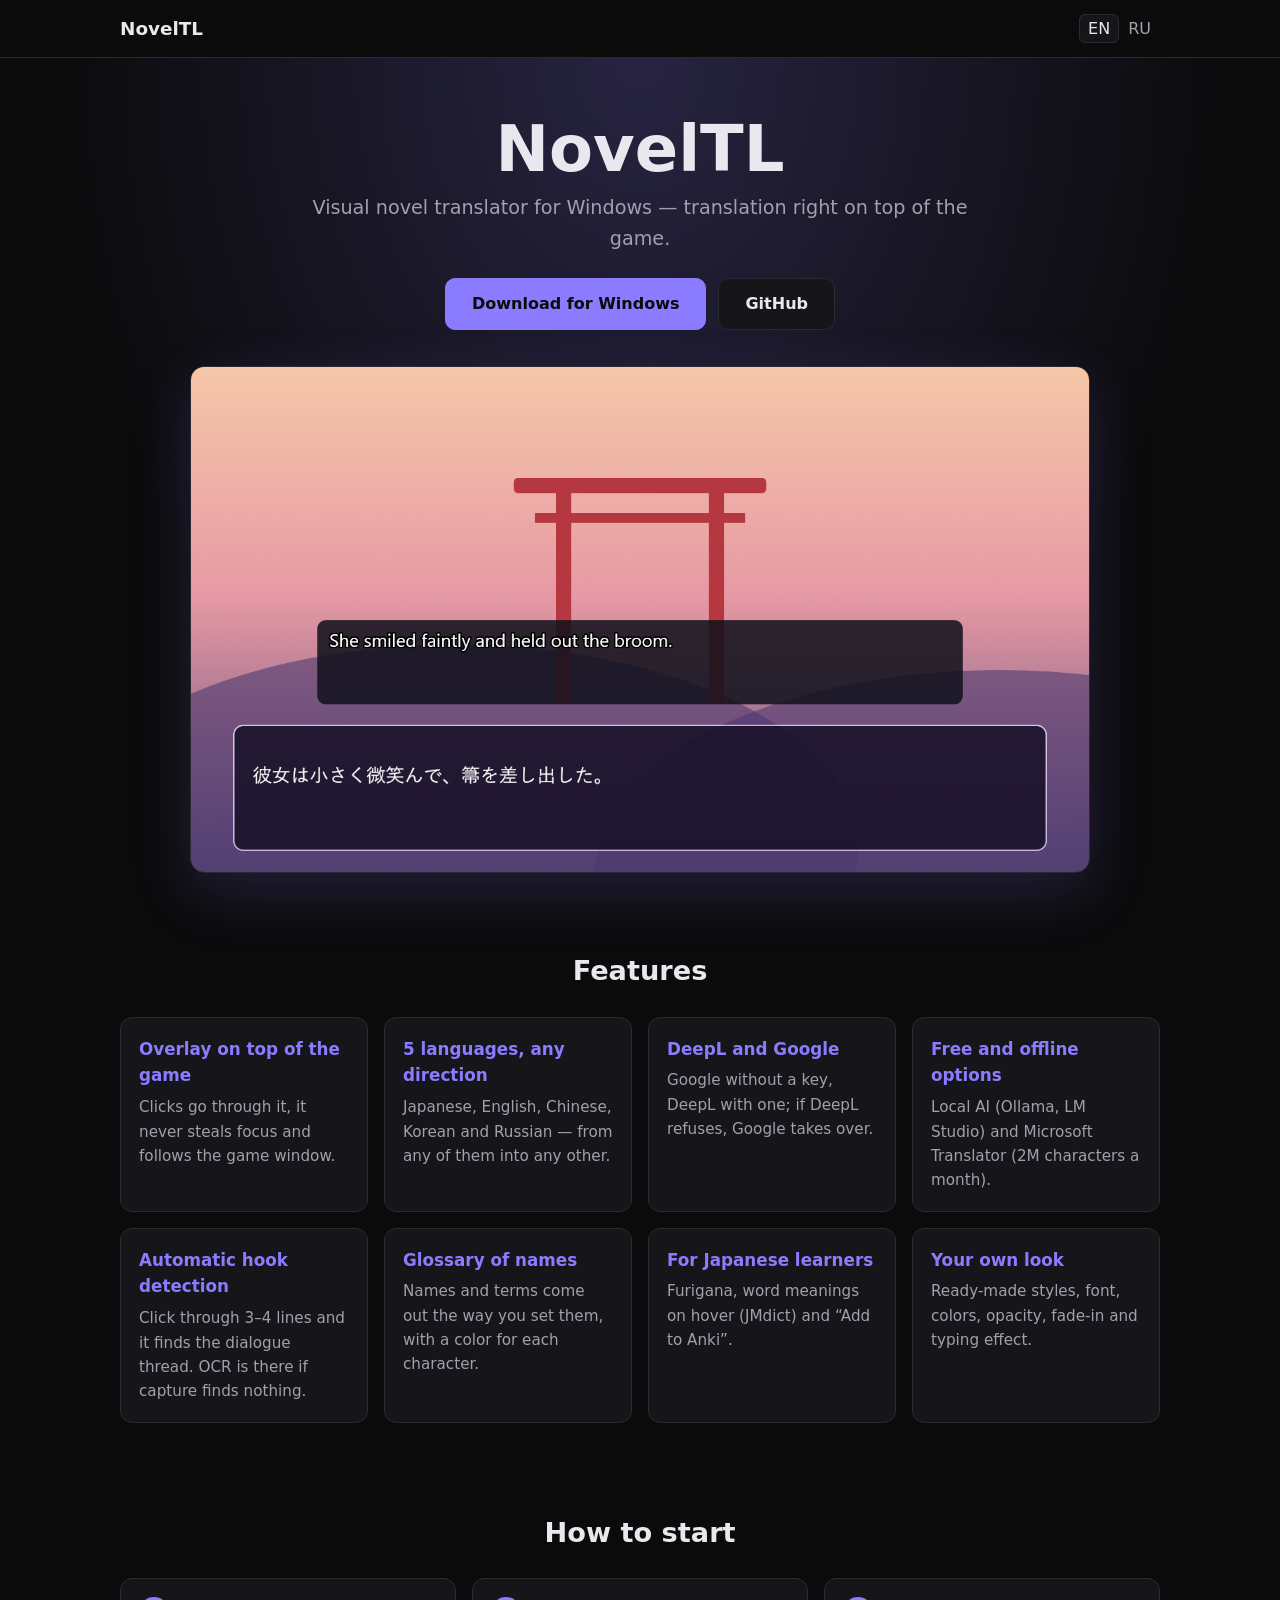
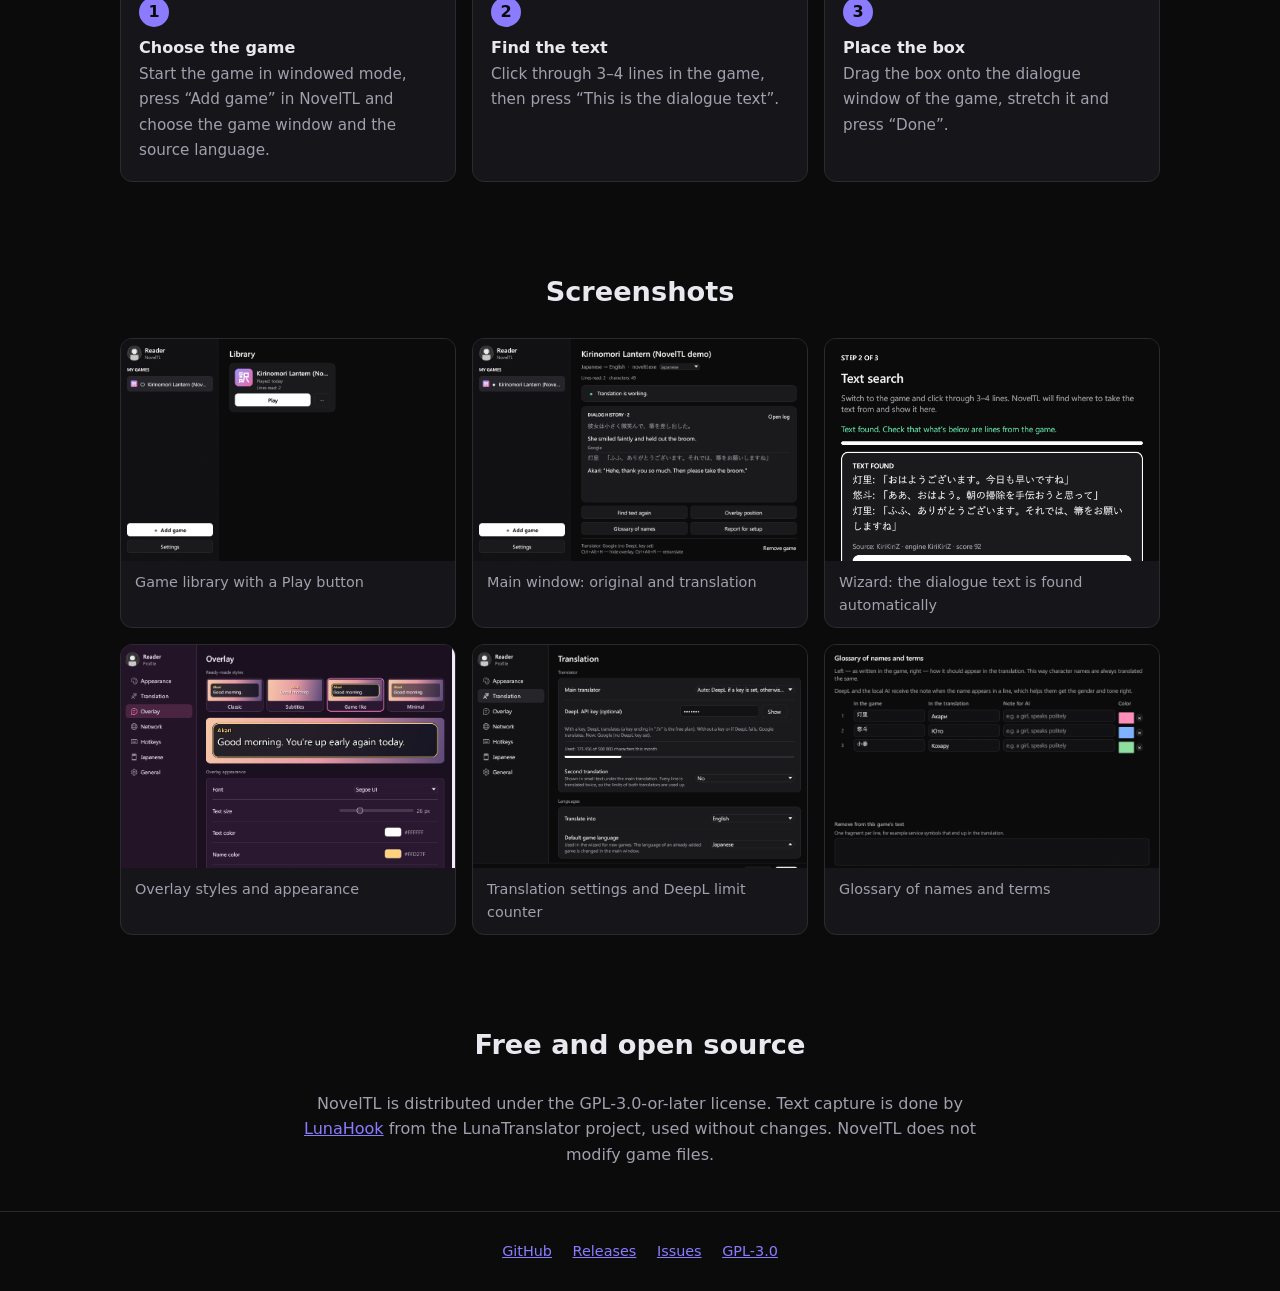
==== docs/index.html @ c3883c09 "Сайт проекта для GitHub Pages (docs/): английская и русская страницы Скриншоты, кнопка «Скачать», si" ====
<!doctype html>
<html lang="en">
<head>
<meta charset="utf-8">
<meta name="viewport" content="width=device-width,initial-scale=1">
<title>NovelTL — Visual Novel Translator with Real-Time Overlay</title>
<meta name="description" content="NovelTL is a free visual novel translator for Windows: captures text via LunaHook (Textractor-based) or OCR and shows DeepL, Google or local AI translation as an overlay.">
<link rel="canonical" href="https://kawaakar1.github.io/NovelTL/">
<link rel="alternate" hreflang="en" href="https://kawaakar1.github.io/NovelTL/">
<link rel="alternate" hreflang="ru" href="https://kawaakar1.github.io/NovelTL/ru/">
<link rel="alternate" hreflang="x-default" href="https://kawaakar1.github.io/NovelTL/">
<meta property="og:type" content="website">
<meta property="og:site_name" content="NovelTL">
<meta property="og:title" content="NovelTL — Visual Novel Translator with Real-Time Overlay">
<meta property="og:description" content="Free visual novel translator for Windows: translation right on top of the game. DeepL, Google, local AI, OCR, furigana.">
<meta property="og:url" content="https://kawaakar1.github.io/NovelTL/">
<meta property="og:image" content="https://kawaakar1.github.io/NovelTL/img/og.png">
<meta property="og:locale" content="en_US">
<meta property="og:locale:alternate" content="ru_RU">
<meta name="twitter:card" content="summary_large_image">
<meta name="twitter:title" content="NovelTL — Visual Novel Translator with Real-Time Overlay">
<meta name="twitter:description" content="Free visual novel translator for Windows: translation right on top of the game. DeepL, Google, local AI, OCR, furigana.">
<meta name="twitter:image" content="https://kawaakar1.github.io/NovelTL/img/og.png">
<link rel="stylesheet" href="style.css">
<script type="application/ld+json">
{"@context":"https://schema.org","@type":"SoftwareApplication","name":"NovelTL","operatingSystem":"Windows 10, Windows 11, Linux","applicationCategory":"UtilitiesApplication","offers":{"@type":"Offer","price":"0","priceCurrency":"USD"},"license":"https://www.gnu.org/licenses/gpl-3.0.html","downloadUrl":"https://github.com/Kawaakar1/NovelTL/releases/latest","url":"https://kawaakar1.github.io/NovelTL/","image":"https://kawaakar1.github.io/NovelTL/img/og.png","description":"Visual novel translator for Windows with a translation overlay on top of the game."}
</script>
</head>
<body>
<header><div class="w">
<a class="logo" href="./">NovelTL</a>
<nav class="lang" aria-label="Language"><a class="on" href="./" hreflang="en">EN</a><a href="ru/" hreflang="ru">RU</a></nav>
</div></header>
<main>
<div class="hero"><div class="w">
<h1>NovelTL</h1>
<p>Visual novel translator for Windows — translation right on top of the game.</p>
<div class="btns">
<a class="btn p" href="https://github.com/Kawaakar1/NovelTL/releases/latest">Download for Windows</a>
<a class="btn" href="https://github.com/Kawaakar1/NovelTL">GitHub</a>
</div>
<div class="shot"><img src="img/en/08_overlay_in_game.png" width="1280" height="720" alt="NovelTL translation box over a visual novel dialogue window"></div>
</div></div>

<section><div class="w">
<h2>Features</h2>
<div class="grid">
<div class="card"><h3>Overlay on top of the game</h3><p>Clicks go through it, it never steals focus and follows the game window.</p></div>
<div class="card"><h3>5 languages, any direction</h3><p>Japanese, English, Chinese, Korean and Russian — from any of them into any other.</p></div>
<div class="card"><h3>DeepL and Google</h3><p>Google without a key, DeepL with one; if DeepL refuses, Google takes over.</p></div>
<div class="card"><h3>Free and offline options</h3><p>Local AI (Ollama, LM Studio) and Microsoft Translator (2M characters a month).</p></div>
<div class="card"><h3>Automatic hook detection</h3><p>Click through 3–4 lines and it finds the dialogue thread. OCR is there if capture finds nothing.</p></div>
<div class="card"><h3>Glossary of names</h3><p>Names and terms come out the way you set them, with a color for each character.</p></div>
<div class="card"><h3>For Japanese learners</h3><p>Furigana, word meanings on hover (JMdict) and “Add to Anki”.</p></div>
<div class="card"><h3>Your own look</h3><p>Ready-made styles, font, colors, opacity, fade-in and typing effect.</p></div>
</div>
</div></section>

<section><div class="w">
<h2>How to start</h2>
<ol class="steps">
<li><b>Choose the game</b><span>Start the game in windowed mode, press “Add game” in NovelTL and choose the game window and the source language.</span></li>
<li><b>Find the text</b><span>Click through 3–4 lines in the game, then press “This is the dialogue text”.</span></li>
<li><b>Place the box</b><span>Drag the box onto the dialogue window of the game, stretch it and press “Done”.</span></li>
</ol>
</div></section>

<section><div class="w">
<h2>Screenshots</h2>
<div class="gal">
<figure><img src="img/en/01_main_library.png" width="900" height="600" loading="lazy" alt="Game library with a Play button"><figcaption>Game library with a Play button</figcaption></figure>
<figure><img src="img/en/09_main_running.png" width="900" height="600" loading="lazy" alt="Main window with original and translation history"><figcaption>Main window: original and translation</figcaption></figure>
<figure><img src="img/en/04_wizard_step2_found.png" width="580" height="720" loading="lazy" alt="Wizard step 2: dialogue text found"><figcaption>Wizard: the dialogue text is found automatically</figcaption></figure>
<figure><img src="img/en/12b_settings_plate_game.png" width="880" height="952" loading="lazy" alt="Overlay styles settings"><figcaption>Overlay styles and appearance</figcaption></figure>
<figure><img src="img/en/11_settings_translate.png" width="880" height="637" loading="lazy" alt="Translation settings with DeepL counter"><figcaption>Translation settings and DeepL limit counter</figcaption></figure>
<figure><img src="img/en/19_glossary.png" width="840" height="620" loading="lazy" alt="Glossary of names and terms"><figcaption>Glossary of names and terms</figcaption></figure>
</div>
</div></section>

<section><div class="w">
<h2>Free and open source</h2>
<p class="free">NovelTL is distributed under the GPL-3.0-or-later license. Text capture is done by <a href="https://github.com/HIllya51/LunaHook">LunaHook</a> from the LunaTranslator project, used without changes. NovelTL does not modify game files.</p>
</div></section>
</main>
<footer><div class="w">
<a href="https://github.com/Kawaakar1/NovelTL">GitHub</a>
<a href="https://github.com/Kawaakar1/NovelTL/releases/latest">Releases</a>
<a href="https://github.com/Kawaakar1/NovelTL/issues">Issues</a>
<a href="https://github.com/Kawaakar1/NovelTL/blob/main/LICENSE">GPL-3.0</a>
</div></footer>
</body>
</html>
---- docs/style.css ----
:root{--bg:#0B0B0C;--card:#16161A;--line:#2A2A31;--acc:#8B7CFF;--txt:#E8E8EE;--mut:#A0A0AE}
*{box-sizing:border-box}
html{scroll-behavior:smooth}
body{margin:0;background:var(--bg);color:var(--txt);font:16px/1.6 "Segoe UI",system-ui,sans-serif}
a{color:var(--acc)}
img{max-width:100%;height:auto;display:block}
.w{max-width:1080px;margin:0 auto;padding:0 20px}
header{border-bottom:1px solid var(--line)}
header .w{display:flex;justify-content:space-between;align-items:center;padding-top:14px;padding-bottom:14px}
.logo{font-weight:700;font-size:1.15rem;color:var(--txt);text-decoration:none}
.lang a{color:var(--mut);text-decoration:none;padding:4px 8px;border-radius:6px;border:1px solid transparent}
.lang a.on{color:var(--txt);background:var(--card);border-color:var(--line)}
.hero{text-align:center;padding:56px 0 32px;background:radial-gradient(ellipse at 50% 0,rgba(139,124,255,.22),transparent 65%)}
h1{font-size:clamp(2.4rem,7vw,4rem);margin:0 0 8px;line-height:1.1}
.hero p{color:var(--mut);font-size:1.2rem;margin:0 auto 24px;max-width:700px}
.btns{display:flex;gap:12px;justify-content:center;flex-wrap:wrap}
.btn{display:inline-block;padding:12px 26px;border-radius:10px;border:1px solid var(--line);background:var(--card);color:var(--txt);text-decoration:none;font-weight:600}
.btn.p{background:var(--acc);border-color:var(--acc);color:#0B0B0C}
.btn:hover{filter:brightness(1.15)}
.shot{margin:36px auto 0;border:1px solid var(--line);border-radius:14px;overflow:hidden;max-width:900px;box-shadow:0 20px 60px rgba(139,124,255,.18)}
section{padding:44px 0}
h2{font-size:1.7rem;margin:0 0 24px;text-align:center}
.grid{display:grid;gap:16px;grid-template-columns:repeat(auto-fit,minmax(240px,1fr))}
.card{background:var(--card);border:1px solid var(--line);border-radius:12px;padding:18px}
.card h3{margin:0 0 6px;font-size:1.05rem;color:var(--acc)}
.card p{margin:0;color:var(--mut);font-size:.95rem}
.steps{counter-reset:s;list-style:none;margin:0;padding:0;display:grid;gap:16px;grid-template-columns:repeat(auto-fit,minmax(260px,1fr))}
.steps li{counter-increment:s;background:var(--card);border:1px solid var(--line);border-radius:12px;padding:18px}
.steps li:before{content:counter(s);display:inline-block;width:30px;height:30px;line-height:30px;text-align:center;border-radius:50%;background:var(--acc);color:#0B0B0C;font-weight:700;margin-bottom:8px}
.steps b{display:block}
.steps span{color:var(--mut);font-size:.95rem}
.gal{display:grid;gap:16px;grid-template-columns:repeat(auto-fit,minmax(300px,1fr))}
.gal figure{margin:0;background:var(--card);border:1px solid var(--line);border-radius:12px;overflow:hidden}
.gal img{width:100%;aspect-ratio:3/2;object-fit:cover;object-position:top}
.gal figcaption{padding:10px 14px;color:var(--mut);font-size:.9rem}
.free{text-align:center;max-width:720px;margin:0 auto;color:var(--mut)}
footer{border-top:1px solid var(--line);padding:28px 0;text-align:center;color:var(--mut);font-size:.9rem}
footer a{margin:0 8px}
@media(max-width:560px){.gal{grid-template-columns:1fr}.grid{grid-template-columns:1fr}}
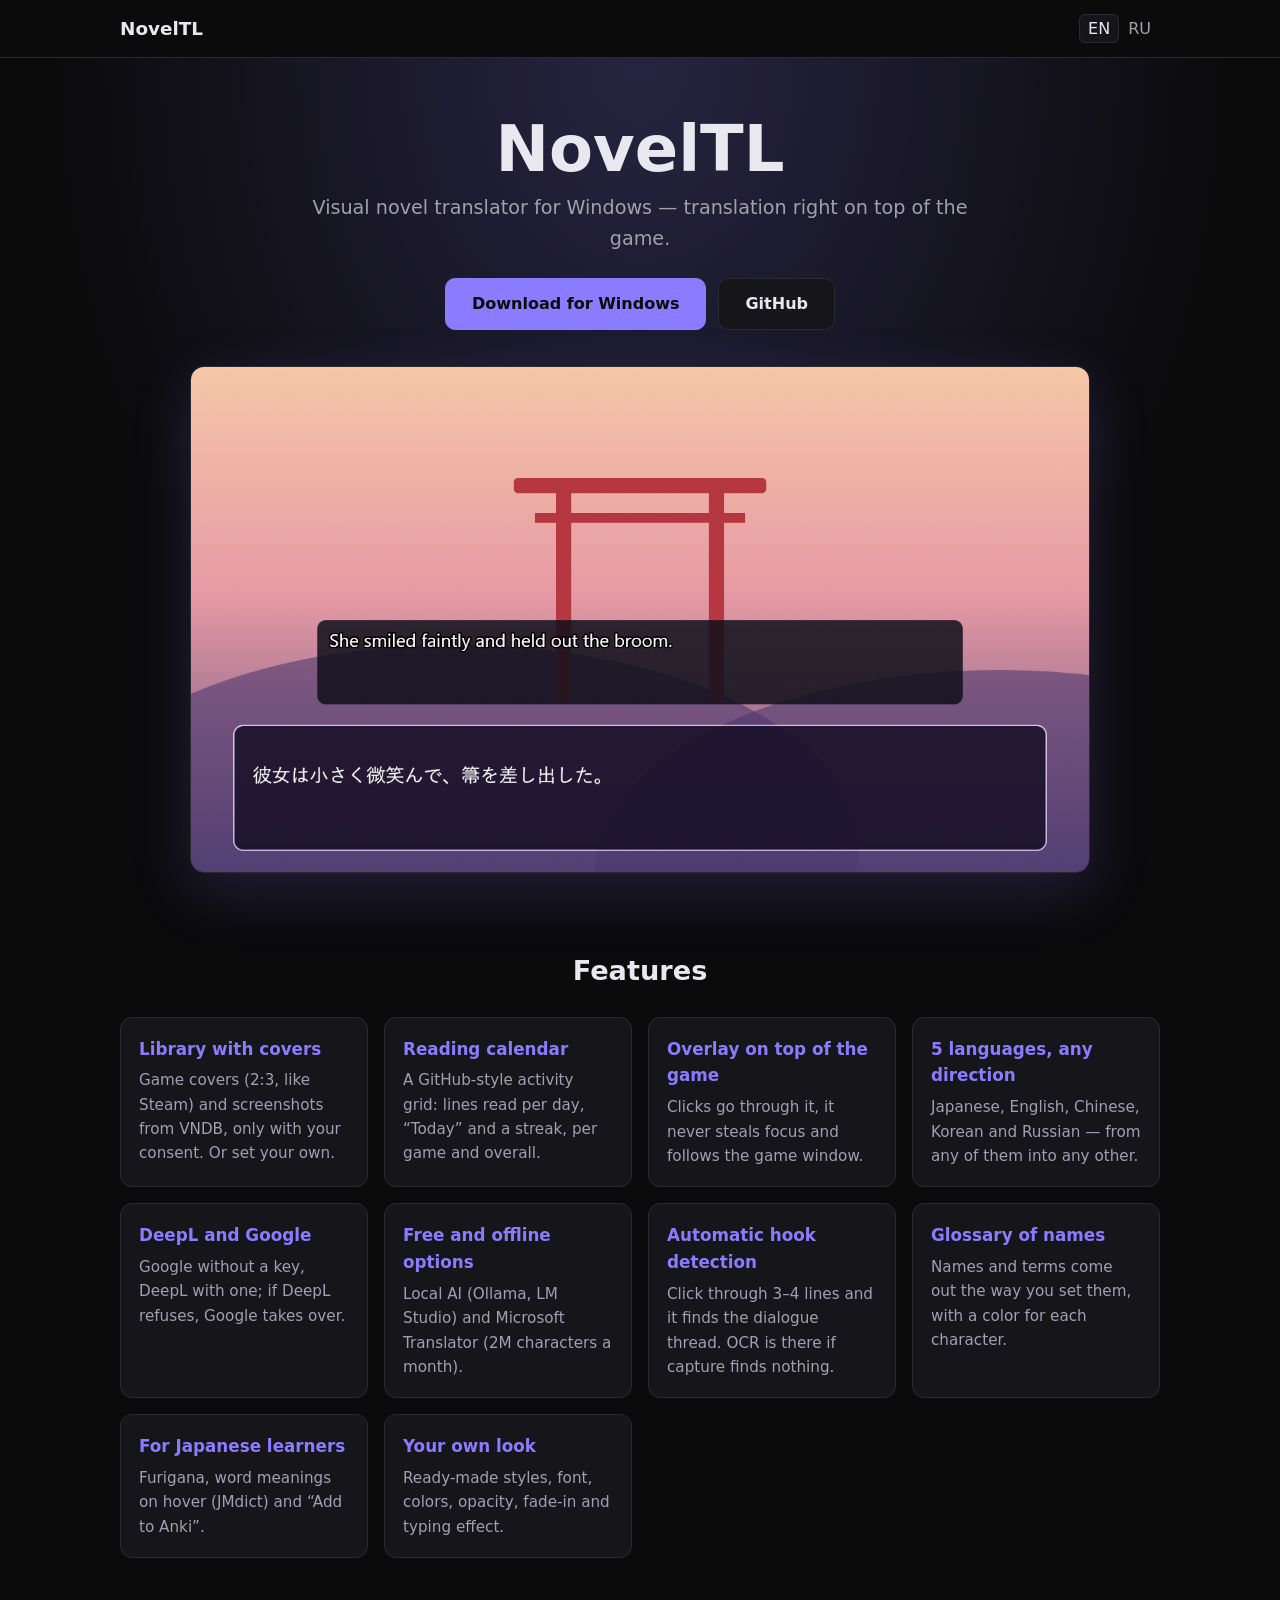
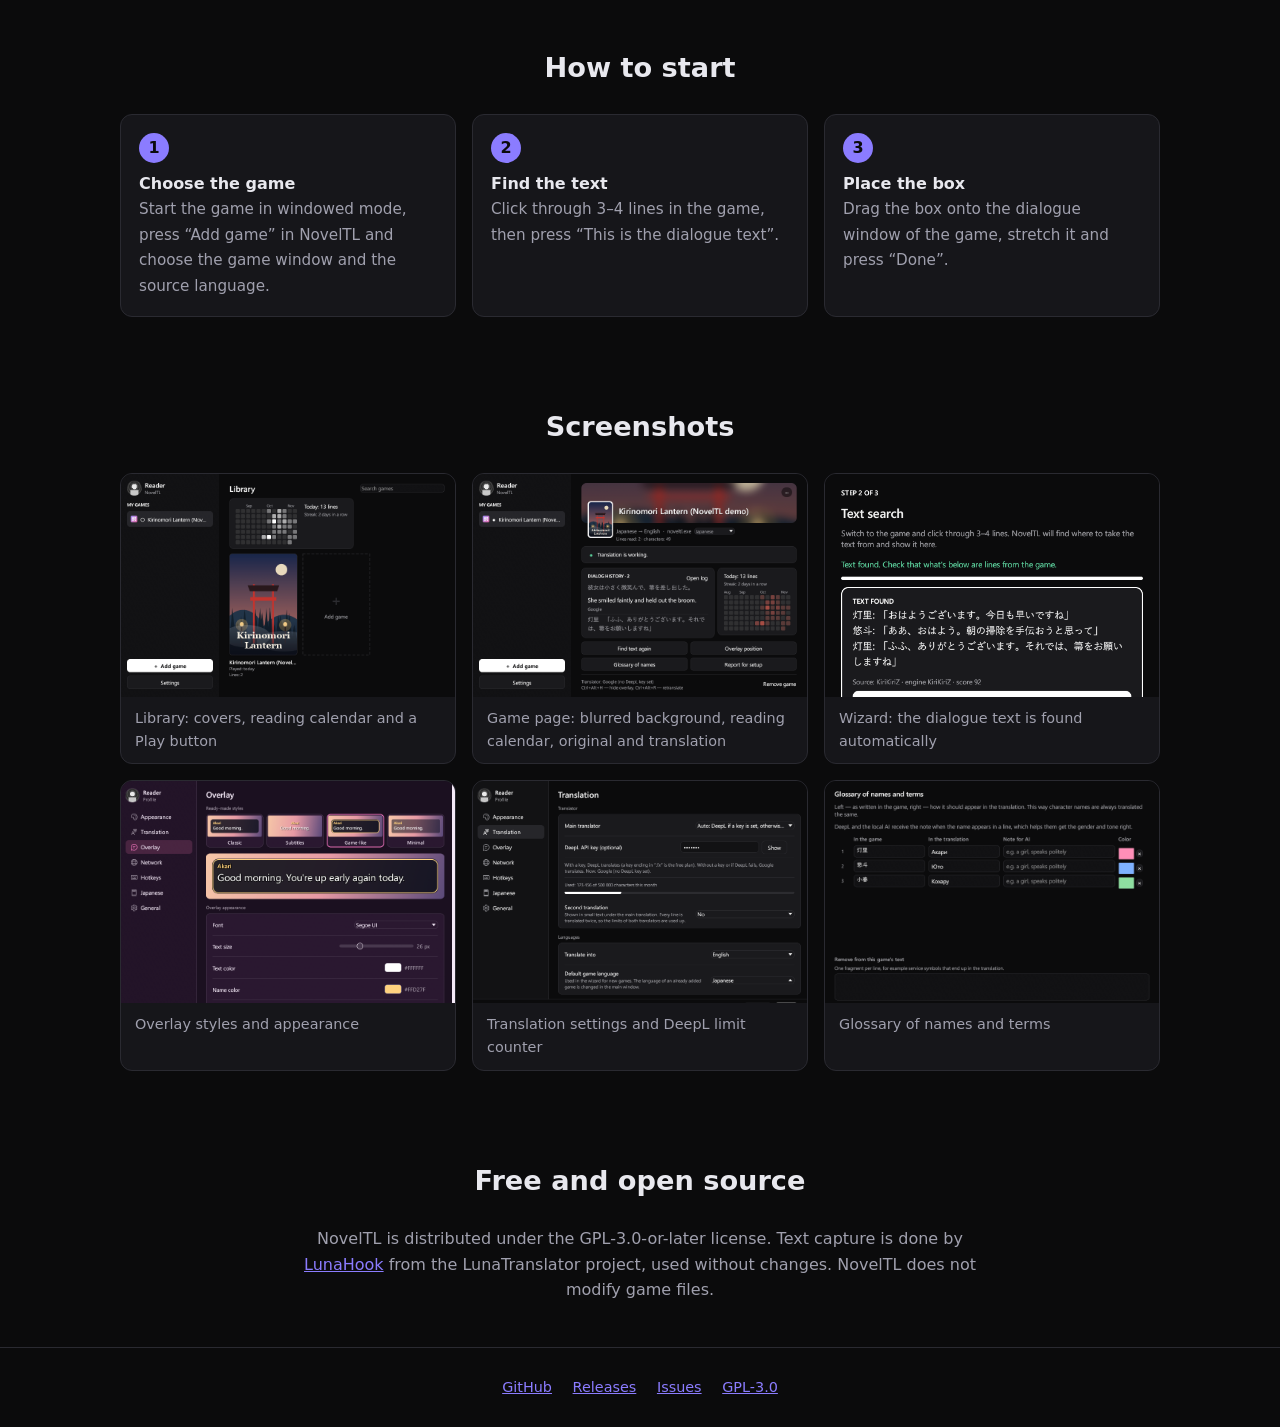
==== commit 0594daf8: "Обложки игр, фон из игры, портреты на плашке, календарь чтения, плавность - VNDB (только с согласия " ====
--- a/docs/index.html
+++ b/docs/index.html
@@ -45,6 +45,8 @@
 <section><div class="w">
 <h2>Features</h2>
 <div class="grid">
+<div class="card"><h3>Library with covers</h3><p>Game covers (2:3, like Steam) and screenshots from VNDB, only with your consent. Or set your own.</p></div>
+<div class="card"><h3>Reading calendar</h3><p>A GitHub-style activity grid: lines read per day, “Today” and a streak, per game and overall.</p></div>
 <div class="card"><h3>Overlay on top of the game</h3><p>Clicks go through it, it never steals focus and follows the game window.</p></div>
 <div class="card"><h3>5 languages, any direction</h3><p>Japanese, English, Chinese, Korean and Russian — from any of them into any other.</p></div>
 <div class="card"><h3>DeepL and Google</h3><p>Google without a key, DeepL with one; if DeepL refuses, Google takes over.</p></div>
@@ -68,8 +70,8 @@
 <section><div class="w">
 <h2>Screenshots</h2>
 <div class="gal">
-<figure><img src="img/en/01_main_library.png" width="900" height="600" loading="lazy" alt="Game library with a Play button"><figcaption>Game library with a Play button</figcaption></figure>
-<figure><img src="img/en/09_main_running.png" width="900" height="600" loading="lazy" alt="Main window with original and translation history"><figcaption>Main window: original and translation</figcaption></figure>
+<figure><img src="img/en/01_main_library.png" width="900" height="600" loading="lazy" alt="Game library with covers, a reading calendar and a Play button"><figcaption>Library: covers, reading calendar and a Play button</figcaption></figure>
+<figure><img src="img/en/09_main_running.png" width="900" height="600" loading="lazy" alt="Game page with a blurred background, reading calendar and translation history"><figcaption>Game page: blurred background, reading calendar, original and translation</figcaption></figure>
 <figure><img src="img/en/04_wizard_step2_found.png" width="580" height="720" loading="lazy" alt="Wizard step 2: dialogue text found"><figcaption>Wizard: the dialogue text is found automatically</figcaption></figure>
 <figure><img src="img/en/12b_settings_plate_game.png" width="880" height="952" loading="lazy" alt="Overlay styles settings"><figcaption>Overlay styles and appearance</figcaption></figure>
 <figure><img src="img/en/11_settings_translate.png" width="880" height="637" loading="lazy" alt="Translation settings with DeepL counter"><figcaption>Translation settings and DeepL limit counter</figcaption></figure>
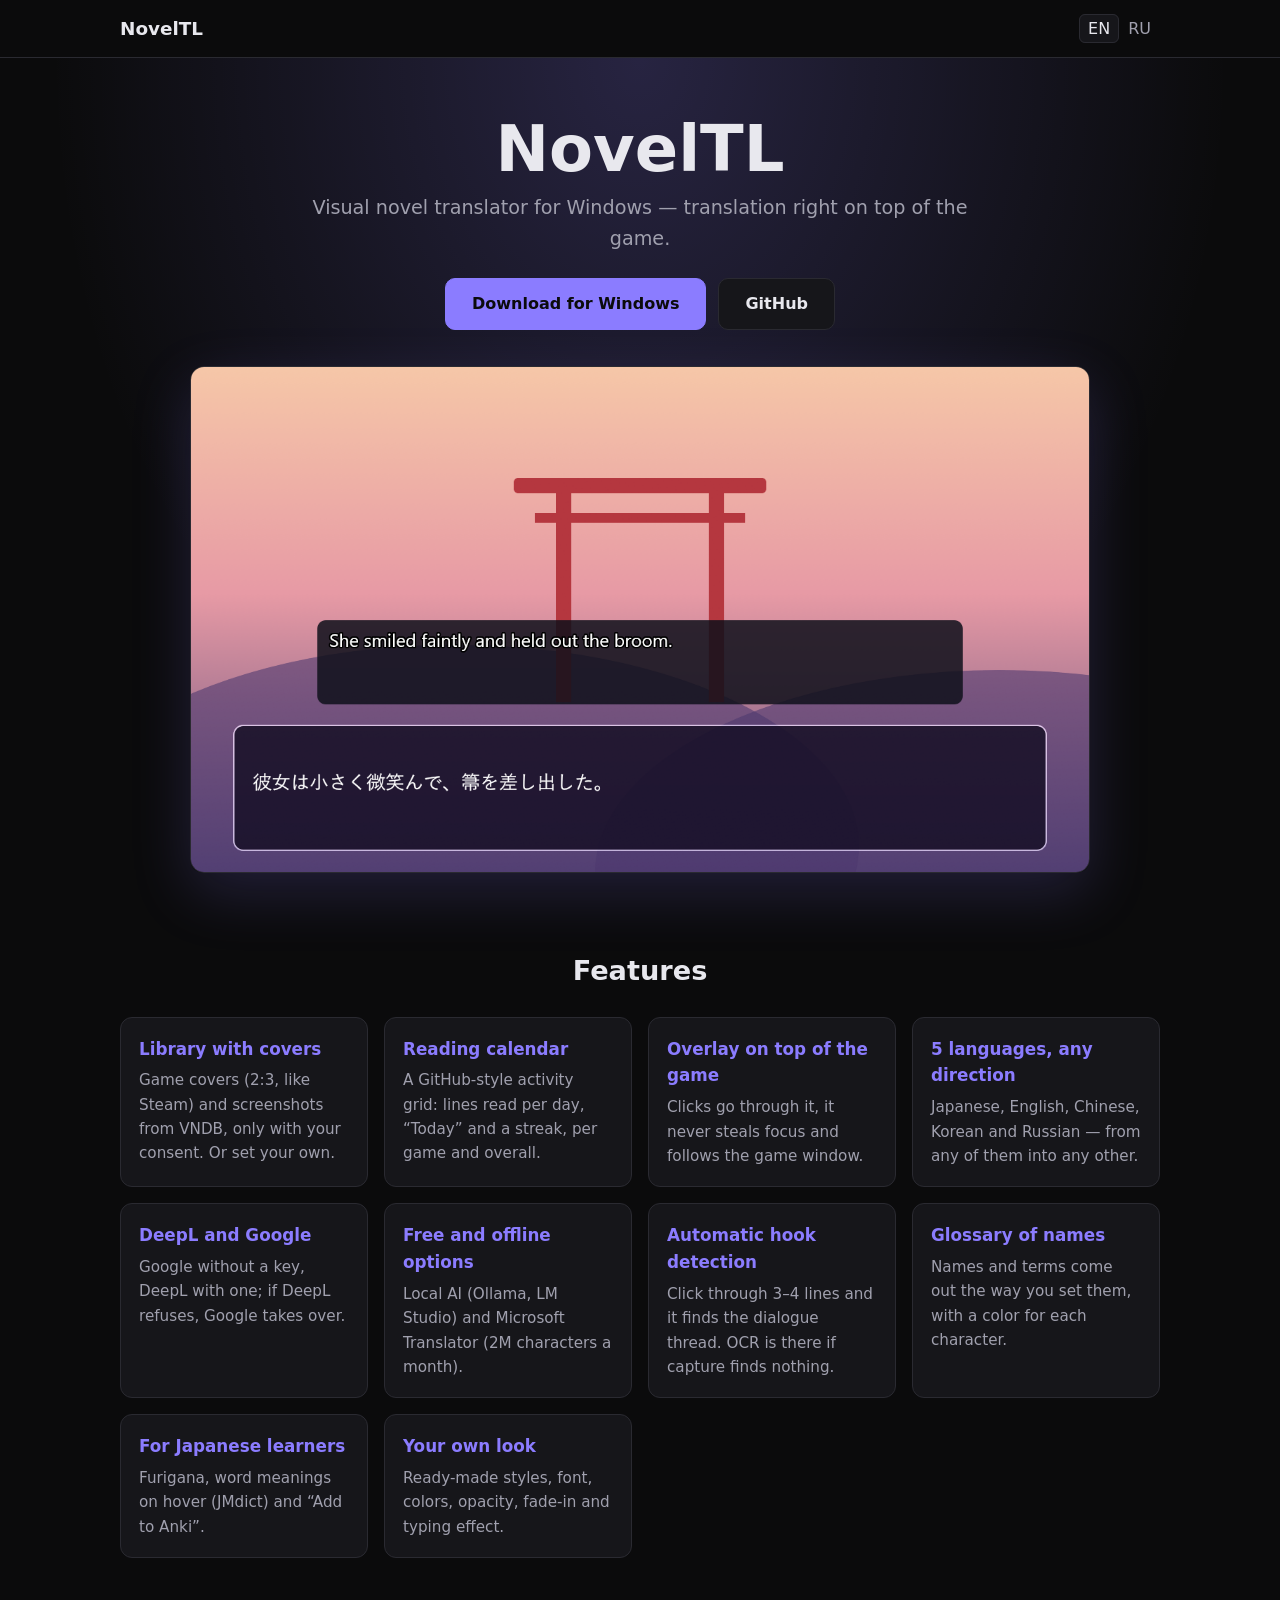
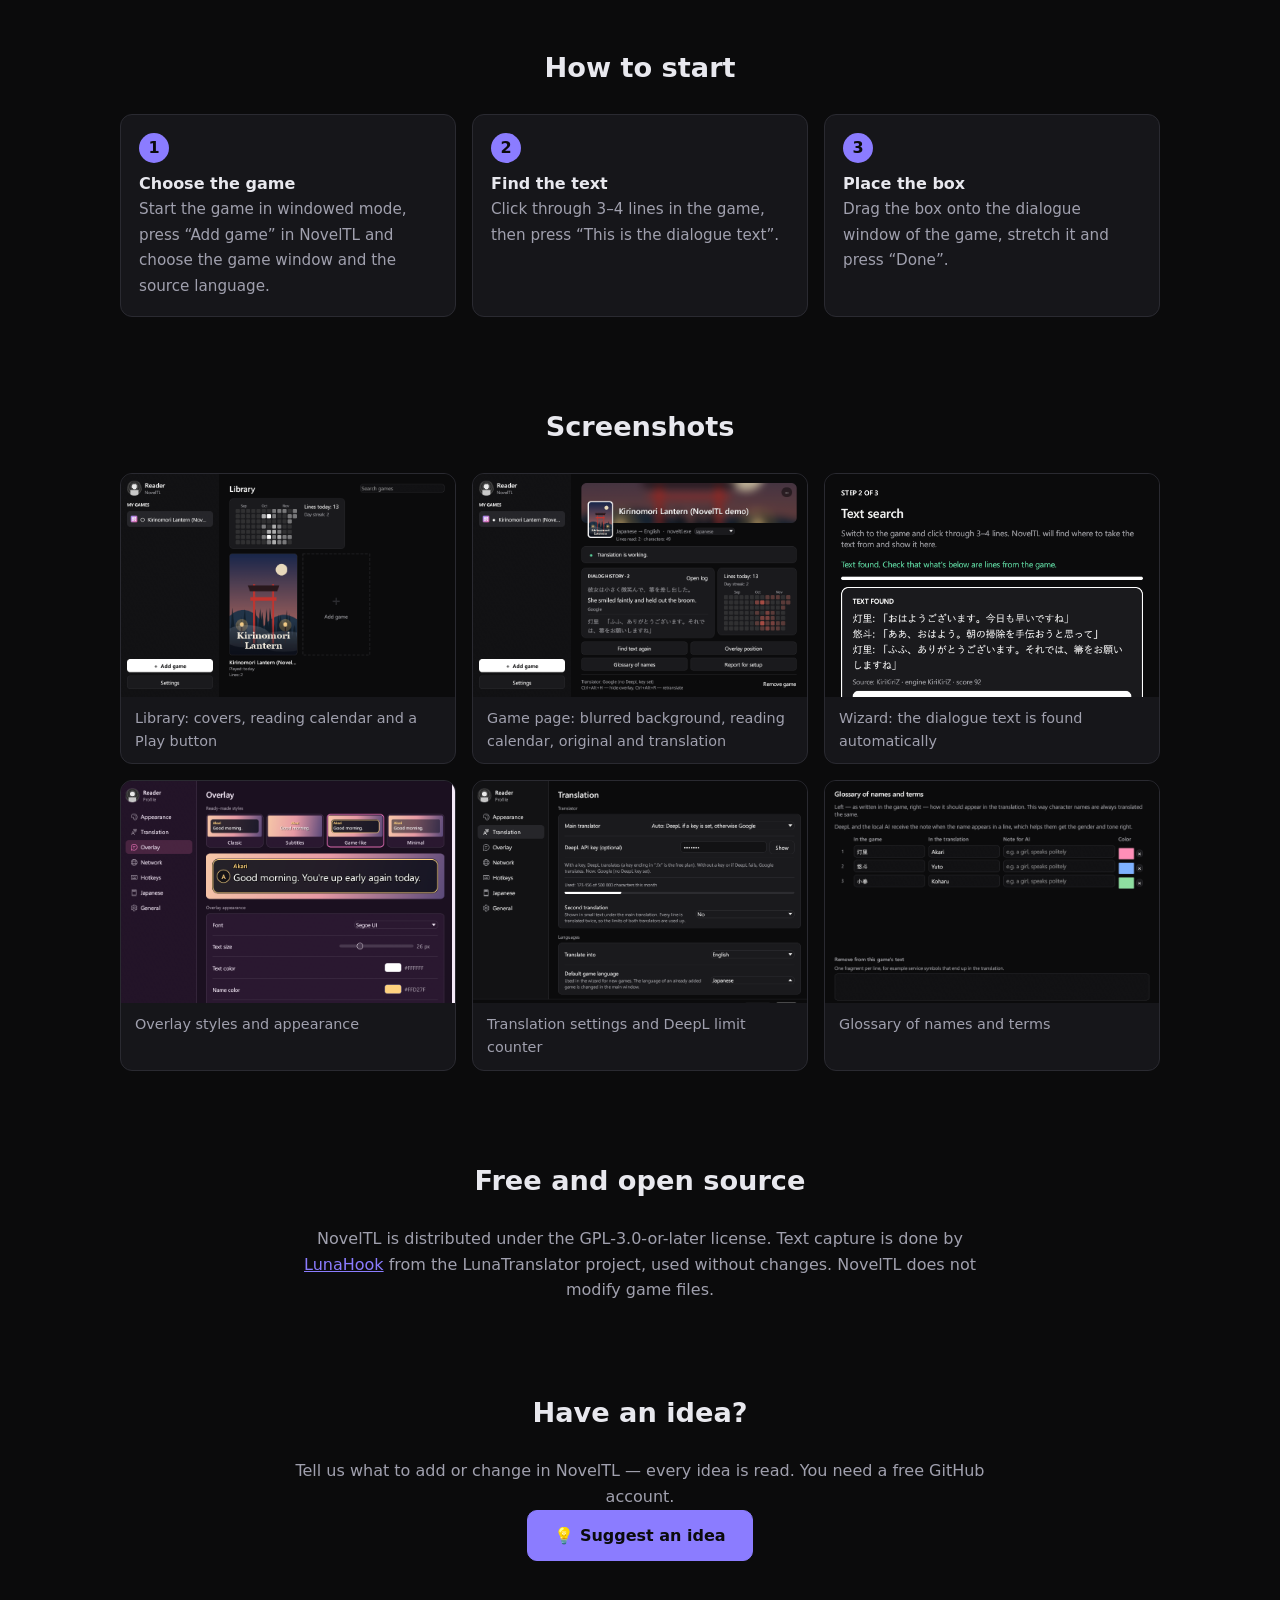
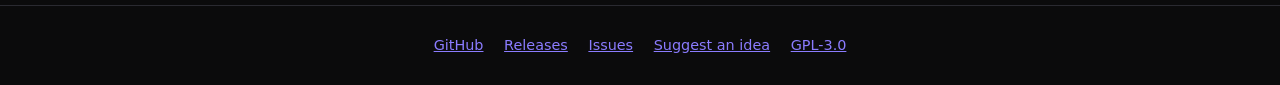
==== commit 74bba0e6: "Форма «Предложить идею» на GitHub, кнопка на сайте и в README - .github/ISSUE_TEMPLATE/idea.yml — фо" ====
--- a/docs/index.html
+++ b/docs/index.html
@@ -83,11 +83,18 @@
 <h2>Free and open source</h2>
 <p class="free">NovelTL is distributed under the GPL-3.0-or-later license. Text capture is done by <a href="https://github.com/HIllya51/LunaHook">LunaHook</a> from the LunaTranslator project, used without changes. NovelTL does not modify game files.</p>
 </div></section>
+
+<section><div class="w">
+<h2>Have an idea?</h2>
+<p class="free">Tell us what to add or change in NovelTL — every idea is read. You need a free GitHub account.</p>
+<div class="btns"><a class="btn p" href="https://github.com/Kawaakar1/NovelTL/issues/new?template=idea.yml">💡 Suggest an idea</a></div>
+</div></section>
 </main>
 <footer><div class="w">
 <a href="https://github.com/Kawaakar1/NovelTL">GitHub</a>
 <a href="https://github.com/Kawaakar1/NovelTL/releases/latest">Releases</a>
 <a href="https://github.com/Kawaakar1/NovelTL/issues">Issues</a>
+<a href="https://github.com/Kawaakar1/NovelTL/issues/new?template=idea.yml">Suggest an idea</a>
 <a href="https://github.com/Kawaakar1/NovelTL/blob/main/LICENSE">GPL-3.0</a>
 </div></footer>
 </body>
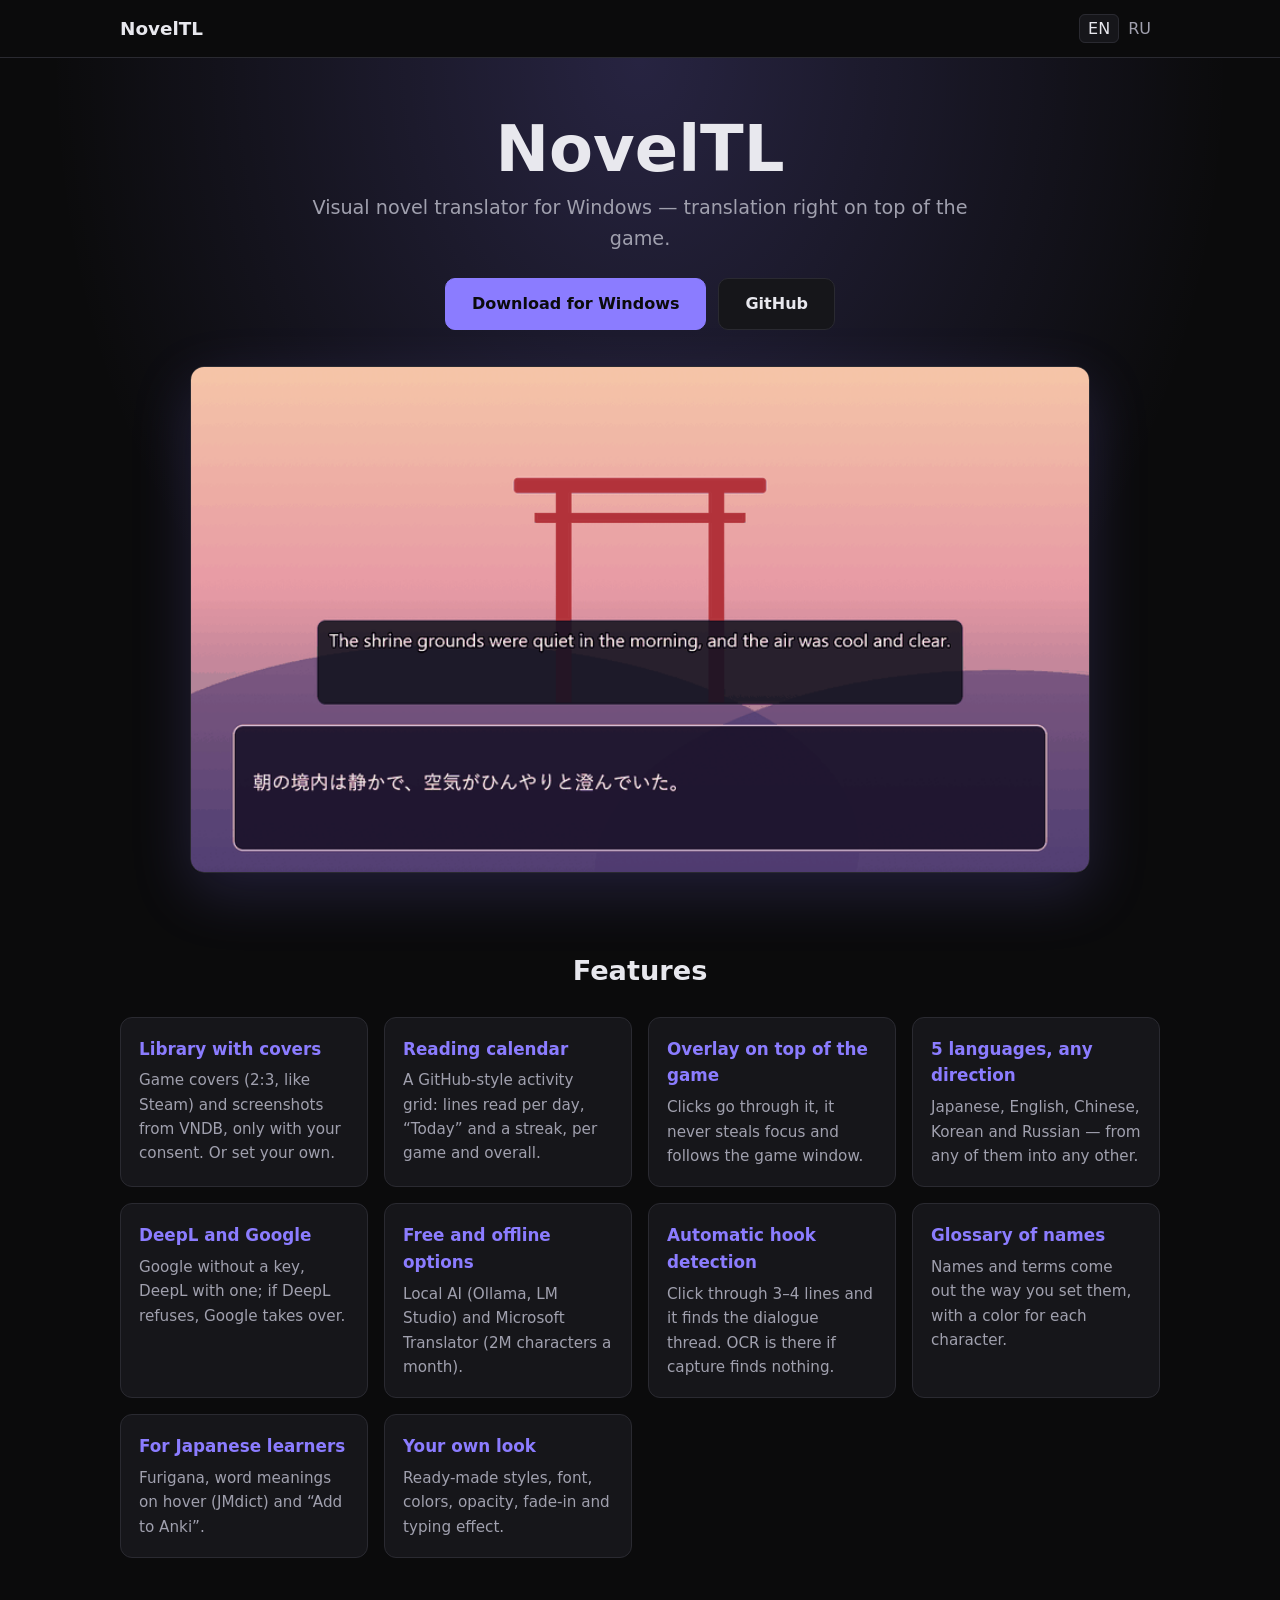
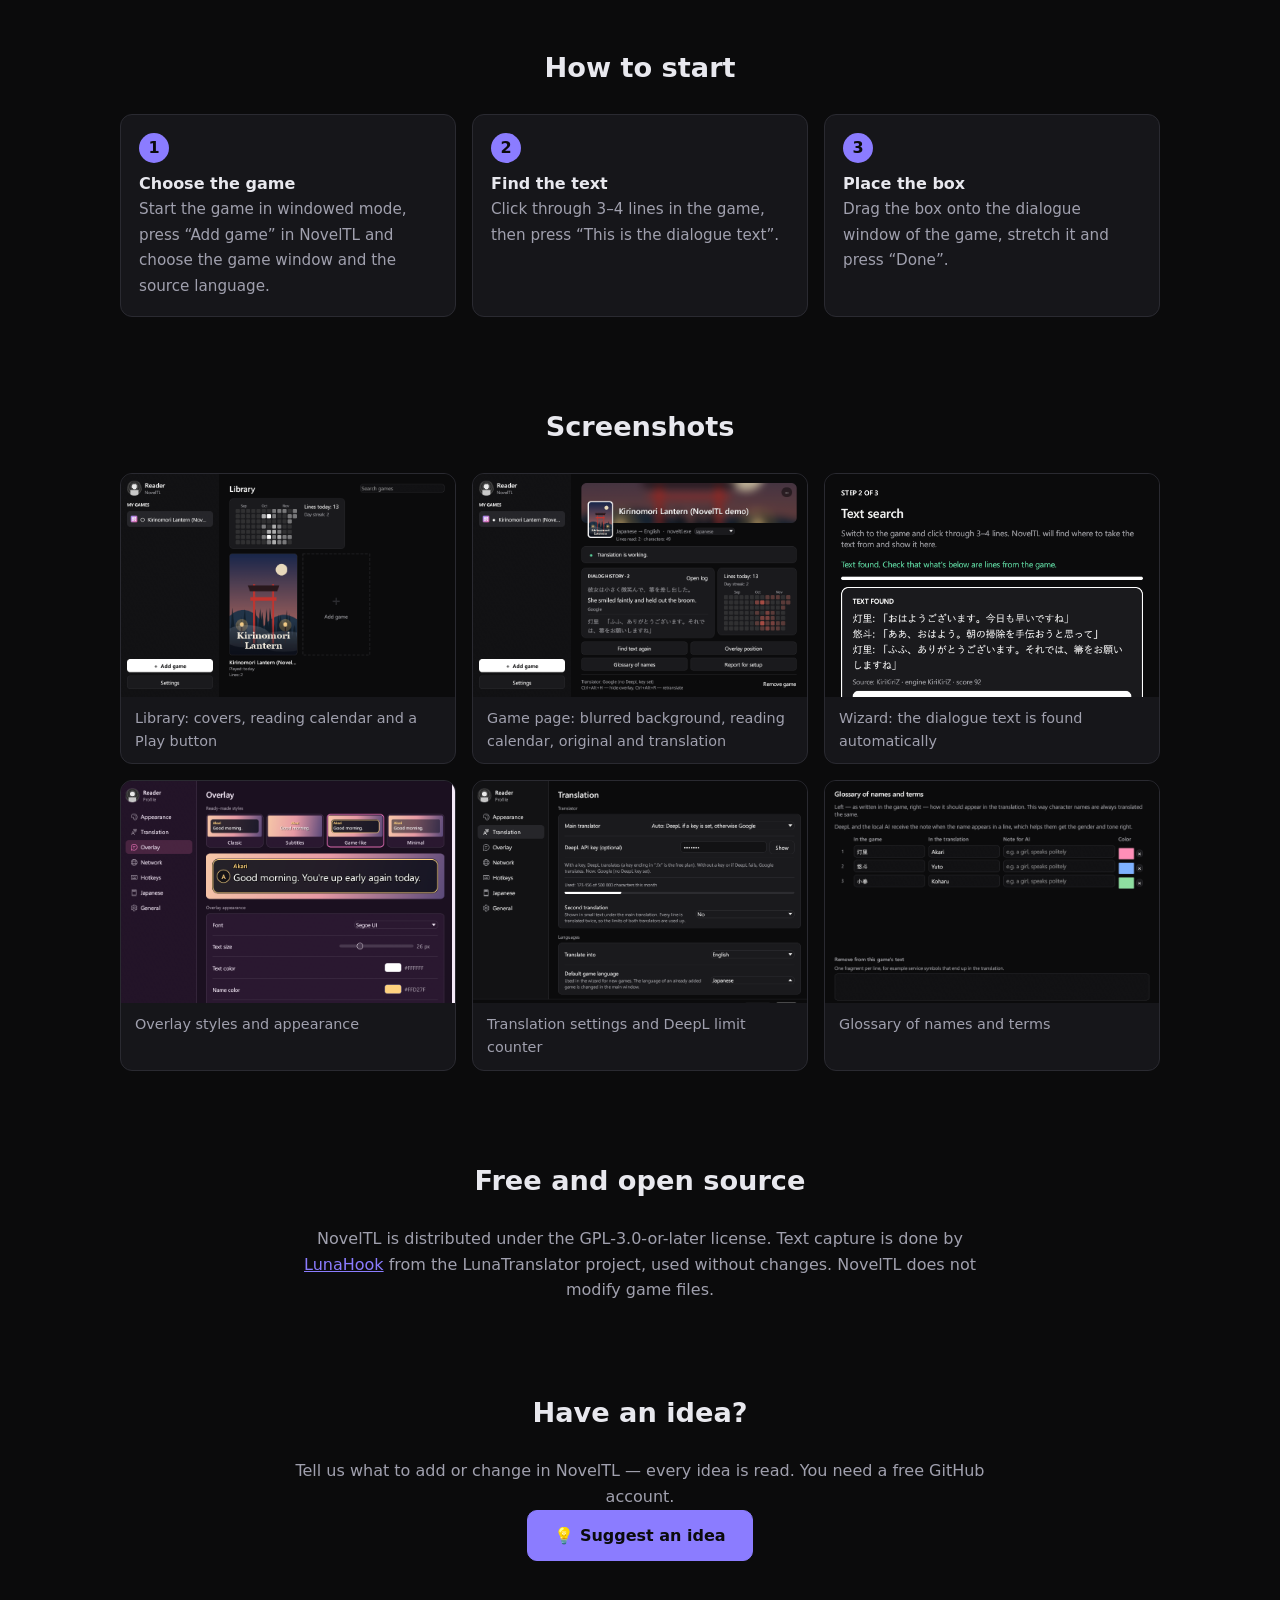
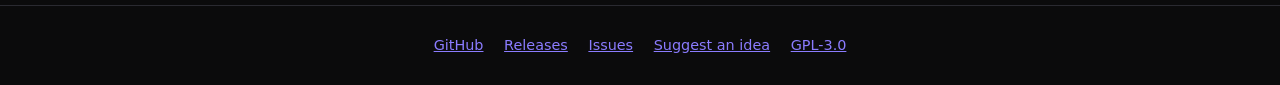
==== commit bc6d03c4: "Анимация перевода (GIF) в README и на сайте Короткая запись демо-игры (собственные картинки проекта)" ====
--- a/docs/index.html
+++ b/docs/index.html
@@ -39,7 +39,7 @@
 <a class="btn p" href="https://github.com/Kawaakar1/NovelTL/releases/latest">Download for Windows</a>
 <a class="btn" href="https://github.com/Kawaakar1/NovelTL">GitHub</a>
 </div>
-<div class="shot"><img src="img/en/08_overlay_in_game.png" width="1280" height="720" alt="NovelTL translation box over a visual novel dialogue window"></div>
+<div class="shot"><img src="img/en/demo.gif" width="800" height="450" alt="NovelTL translating visual novel lines on a box over the game (demo)"></div>
 </div></div>
 
 <section><div class="w">
--- a/docs/style.css
+++ b/docs/style.css
@@ -31,6 +31,7 @@
 .steps span{color:var(--mut);font-size:.95rem}
 .gal{display:grid;gap:16px;grid-template-columns:repeat(auto-fit,minmax(300px,1fr))}
 .gal figure{margin:0;background:var(--card);border:1px solid var(--line);border-radius:12px;overflow:hidden}
+.shot img{width:100%}
 .gal img{width:100%;aspect-ratio:3/2;object-fit:cover;object-position:top}
 .gal figcaption{padding:10px 14px;color:var(--mut);font-size:.9rem}
 .free{text-align:center;max-width:720px;margin:0 auto;color:var(--mut)}
